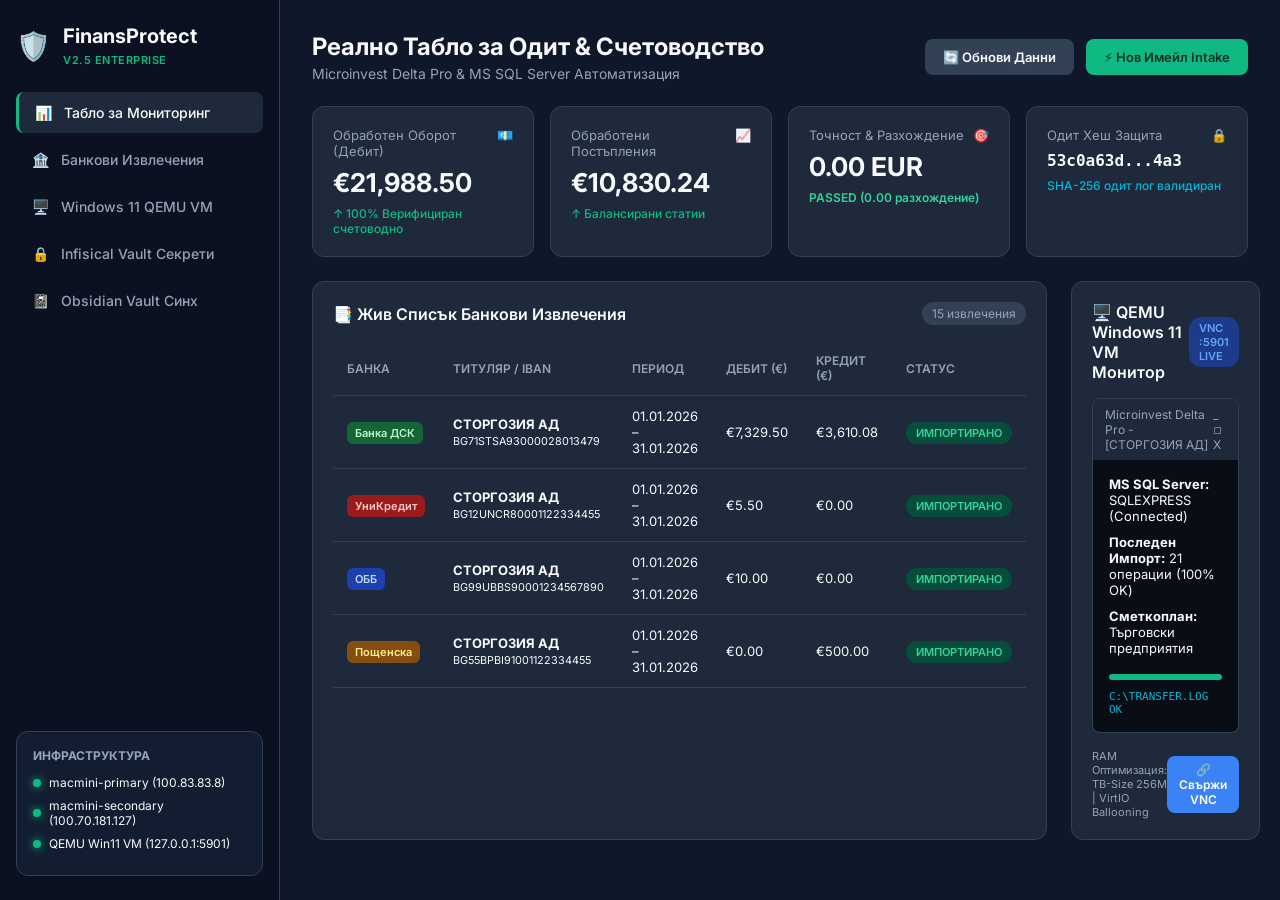
==== src/dashboard/web_ui/index.html @ 7b896a34 "feat: complete M12 FinansProtect Web UI Real-Time Audit Dashboard (port 8095)" ====
<!DOCTYPE html>
<html lang="bg">
<head>
  <meta charset="UTF-8">
  <meta name="viewport" content="width=device-width, initial-scale=1.0">
  <title>FinansProtect Audit Dashboard | Microinvest OCR & QEMU Automation</title>
  <link rel="stylesheet" href="styles.css">
  <link href="https://fonts.googleapis.com/css2?family=Inter:wght@300;400;500;600;700&display=swap" rel="stylesheet">
</head>
<body>
  <div class="app-container">
    <!-- Sidebar Navigation -->
    <aside class="sidebar">
      <div class="brand">
        <div class="logo-icon">🛡️</div>
        <div class="brand-text">
          <h1>FinansProtect</h1>
          <span class="version">v2.5 Enterprise</span>
        </div>
      </div>

      <nav class="nav-menu">
        <a href="#" class="nav-item active">
          <span class="icon">📊</span> Табло за Мониторинг
        </a>
        <a href="#" class="nav-item">
          <span class="icon">🏦</span> Банкови Извлечения
        </a>
        <a href="#" class="nav-item">
          <span class="icon">🖥️</span> Windows 11 QEMU VM
        </a>
        <a href="#" class="nav-item">
          <span class="icon">🔒</span> Infisical Vault Секрети
        </a>
        <a href="#" class="nav-item">
          <span class="icon">📓</span> Obsidian Vault Синх
        </a>
      </nav>

      <div class="node-status-card">
        <h3>Инфраструктура</h3>
        <div class="status-indicator online">
          <span class="dot"></span> macmini-primary (100.83.83.8)
        </div>
        <div class="status-indicator online">
          <span class="dot"></span> macmini-secondary (100.70.181.127)
        </div>
        <div class="status-indicator online">
          <span class="dot"></span> QEMU Win11 VM (127.0.0.1:5901)
        </div>
      </div>
    </aside>

    <!-- Main Content Area -->
    <main class="main-content">
      <header class="top-header">
        <div class="header-title">
          <h2>Реално Табло за Одит & Счетоводство</h2>
          <p>Microinvest Delta Pro & MS SQL Server Автоматизация</p>
        </div>
        <div class="header-actions">
          <button class="btn btn-secondary" id="btn-refresh">🔄 Обнови Данни</button>
          <button class="btn btn-primary" id="btn-trigger-intake">⚡ Нов Имейл Intake</button>
        </div>
      </header>

      <!-- Stat Cards Grid -->
      <section class="stats-grid">
        <div class="stat-card">
          <div class="stat-header">
            <span class="stat-label">Обработен Оборот (Дебит)</span>
            <span class="stat-icon">💶</span>
          </div>
          <div class="stat-value" id="stat-total-debits">€21,988.50</div>
          <div class="stat-footer positive">↑ 100% Верифициран счетоводно</div>
        </div>

        <div class="stat-card">
          <div class="stat-header">
            <span class="stat-label">Обработени Постъпления</span>
            <span class="stat-icon">📈</span>
          </div>
          <div class="stat-value" id="stat-total-credits">€10,830.24</div>
          <div class="stat-footer positive">↑ Балансирани статии</div>
        </div>

        <div class="stat-card">
          <div class="stat-header">
            <span class="stat-label">Точност & Разхождение</span>
            <span class="stat-icon">🎯</span>
          </div>
          <div class="stat-value" id="stat-discrepancy">0.00 EUR</div>
          <div class="stat-footer badge-success">PASSED (0.00 разхождение)</div>
        </div>

        <div class="stat-card">
          <div class="stat-header">
            <span class="stat-label">Одит Хеш Защита</span>
            <span class="stat-icon">🔒</span>
          </div>
          <div class="stat-value text-small" id="stat-sha256">53c0a63d...4a3</div>
          <div class="stat-footer info">SHA-256 одит лог валидиран</div>
        </div>
      </section>

      <!-- Middle Layout: Live Table & VM Preview -->
      <div class="content-layout">
        <!-- Live Statements Table -->
        <section class="panel table-panel">
          <div class="panel-header">
            <h3>📑 Жив Списък Банкови Извлечения</h3>
            <span class="badge" id="badge-count">15 извлечения</span>
          </div>
          <div class="table-container">
            <table class="data-table">
              <thead>
                <tr>
                  <th>Банка</th>
                  <th>Титуляр / IBAN</th>
                  <th>Период</th>
                  <th>Дебит (€)</th>
                  <th>Кредит (€)</th>
                  <th>Статус</th>
                </tr>
              </thead>
              <tbody id="statements-tbody">
                <tr>
                  <td><span class="bank-badge dsk">Банка ДСК</span></td>
                  <td><strong>СТОРГОЗИЯ АД</strong><br><small>BG71STSA93000028013479</small></td>
                  <td>01.01.2026 – 31.01.2026</td>
                  <td>€7,329.50</td>
                  <td>€3,610.08</td>
                  <td><span class="status-pill success">ИМПОРТИРАНО</span></td>
                </tr>
                <tr>
                  <td><span class="bank-badge unicredit">УниКредит</span></td>
                  <td><strong>СТОРГОЗИЯ АД</strong><br><small>BG12UNCR80001122334455</small></td>
                  <td>01.01.2026 – 31.01.2026</td>
                  <td>€5.50</td>
                  <td>€0.00</td>
                  <td><span class="status-pill success">ИМПОРТИРАНО</span></td>
                </tr>
                <tr>
                  <td><span class="bank-badge ubb">ОББ</span></td>
                  <td><strong>СТОРГОЗИЯ АД</strong><br><small>BG99UBBS90001234567890</small></td>
                  <td>01.01.2026 – 31.01.2026</td>
                  <td>€10.00</td>
                  <td>€0.00</td>
                  <td><span class="status-pill success">ИМПОРТИРАНО</span></td>
                </tr>
                <tr>
                  <td><span class="bank-badge postbank">Пощенска</span></td>
                  <td><strong>СТОРГОЗИЯ АД</strong><br><small>BG55BPBI91001122334455</small></td>
                  <td>01.01.2026 – 31.01.2026</td>
                  <td>€0.00</td>
                  <td>€500.00</td>
                  <td><span class="status-pill success">ИМПОРТИРАНО</span></td>
                </tr>
              </tbody>
            </table>
          </div>
        </section>

        <!-- Live QEMU Windows 11 VM Monitor Widget -->
        <section class="panel vm-panel">
          <div class="panel-header">
            <h3>🖥️ QEMU Windows 11 VM Монитор</h3>
            <span class="status-pill active-vm">VNC :5901 LIVE</span>
          </div>
          <div class="vm-screen-wrapper">
            <div class="vm-screen-placeholder">
              <div class="win11-preview-card">
                <div class="win-header">
                  <span>Microinvest Delta Pro - [СТОРГОЗИЯ АД]</span>
                  <span class="win-controls">_ ◽ X</span>
                </div>
                <div class="win-body">
                  <p><strong>MS SQL Server:</strong> SQLEXPRESS (Connected)</p>
                  <p><strong>Последен Импорт:</strong> 21 операции (100% OK)</p>
                  <p><strong>Сметкоплан:</strong> Търговски предприятия</p>
                  <div class="progress-bar-container">
                    <div class="progress-fill"></div>
                  </div>
                  <span class="audit-tag">C:\TRANSFER.LOG OK</span>
                </div>
              </div>
            </div>
          </div>
          <div class="vm-footer">
            <span>RAM Оптимизация: TB-Size 256M | VirtIO Ballooning</span>
            <button class="btn btn-sm" onclick="alert('VNC Връзка установена на 127.0.0.1:5901')">🔗 Свържи VNC</button>
          </div>
        </section>
      </div>
    </main>
  </div>

  <script src="app.js"></script>
</body>
</html>
---- src/dashboard/web_ui/styles.css ----
/* FinansProtect Web UI Design System - Slate Dark Palette */
:root {
  --bg-dark: #0f172a;
  --bg-card: #1e293b;
  --bg-sidebar: #0b1120;
  --text-main: #f8fafc;
  --text-muted: #94a3b8;
  --accent-emerald: #10b981;
  --accent-cyan: #06b6d4;
  --accent-blue: #3b82f6;
  --accent-purple: #8b5cf6;
  --border-color: #334155;
  --card-radius: 12px;
}

* {
  box-sizing: border-box;
  margin: 0;
  padding: 0;
  font-family: 'Inter', system-ui, -apple-system, sans-serif;
}

body {
  background-color: var(--bg-dark);
  color: var(--text-main);
  min-height: 100vh;
  display: flex;
}

.app-container {
  display: flex;
  width: 100%;
  min-height: 100vh;
}

/* Sidebar Styling */
.sidebar {
  width: 280px;
  background-color: var(--bg-sidebar);
  border-right: 1px solid var(--border-color);
  padding: 24px 16px;
  display: flex;
  flex-direction: column;
  gap: 24px;
}

.brand {
  display: flex;
  align-items: center;
  gap: 12px;
}

.logo-icon {
  font-size: 28px;
}

.brand-text h1 {
  font-size: 20px;
  font-weight: 700;
  color: var(--text-main);
}

.brand-text .version {
  font-size: 11px;
  color: var(--accent-emerald);
  font-weight: 600;
  text-transform: uppercase;
  letter-spacing: 0.5px;
}

.nav-menu {
  display: flex;
  flex-direction: column;
  gap: 6px;
}

.nav-item {
  display: flex;
  align-items: center;
  gap: 12px;
  padding: 12px 16px;
  color: var(--text-muted);
  text-decoration: none;
  border-radius: 8px;
  font-size: 14px;
  font-weight: 500;
  transition: all 0.2s ease;
}

.nav-item:hover, .nav-item.active {
  background-color: #1e293b;
  color: var(--text-main);
}

.nav-item.active {
  border-left: 3px solid var(--accent-emerald);
}

.node-status-card {
  margin-top: auto;
  background-color: #131d31;
  padding: 16px;
  border-radius: var(--card-radius);
  border: 1px solid var(--border-color);
}

.node-status-card h3 {
  font-size: 12px;
  color: var(--text-muted);
  text-transform: uppercase;
  margin-bottom: 12px;
}

.status-indicator {
  display: flex;
  align-items: center;
  gap: 8px;
  font-size: 12px;
  margin-bottom: 8px;
}

.status-indicator .dot {
  width: 8px;
  height: 8px;
  background-color: var(--accent-emerald);
  border-radius: 50%;
  box-shadow: 0 0 8px var(--accent-emerald);
}

/* Main Content */
.main-content {
  flex: 1;
  padding: 32px;
  display: flex;
  flex-direction: column;
  gap: 24px;
  overflow-y: auto;
}

.top-header {
  display: flex;
  justify-content: space-between;
  align-items: center;
}

.header-title h2 {
  font-size: 24px;
  font-weight: 700;
}

.header-title p {
  color: var(--text-muted);
  font-size: 14px;
  margin-top: 4px;
}

.header-actions {
  display: flex;
  gap: 12px;
}

.btn {
  padding: 10px 18px;
  border-radius: 8px;
  border: none;
  font-weight: 600;
  font-size: 13px;
  cursor: pointer;
  transition: all 0.2s ease;
}

.btn-primary {
  background-color: var(--accent-emerald);
  color: #042f2e;
}

.btn-primary:hover {
  background-color: #34d399;
}

.btn-secondary {
  background-color: #334155;
  color: var(--text-main);
}

.btn-secondary:hover {
  background-color: #475569;
}

.btn-sm {
  padding: 6px 12px;
  font-size: 12px;
  background-color: var(--accent-blue);
  color: #ffffff;
}

/* Stats Grid */
.stats-grid {
  display: grid;
  grid-template-columns: repeat(auto-fit, minmax(220px, 1fr));
  gap: 16px;
}

.stat-card {
  background-color: var(--bg-card);
  border-radius: var(--card-radius);
  border: 1px solid var(--border-color);
  padding: 20px;
  display: flex;
  flex-direction: column;
  gap: 8px;
}

.stat-header {
  display: flex;
  justify-content: space-between;
  color: var(--text-muted);
  font-size: 13px;
}

.stat-value {
  font-size: 26px;
  font-weight: 700;
  color: var(--text-main);
}

.stat-value.text-small {
  font-size: 16px;
  font-family: monospace;
}

.stat-footer {
  font-size: 12px;
  font-weight: 500;
}

.stat-footer.positive { color: var(--accent-emerald); }
.stat-footer.badge-success { color: #34d399; font-weight: 600; }
.stat-footer.info { color: var(--accent-cyan); }

/* Content Layout Grid */
.content-layout {
  display: grid;
  grid-template-columns: 2fr 1fr;
  gap: 24px;
}

.panel {
  background-color: var(--bg-card);
  border-radius: var(--card-radius);
  border: 1px solid var(--border-color);
  padding: 20px;
  display: flex;
  flex-direction: column;
  gap: 16px;
}

.panel-header {
  display: flex;
  justify-content: space-between;
  align-items: center;
}

.panel-header h3 {
  font-size: 16px;
  font-weight: 600;
}

.badge {
  background-color: #334155;
  padding: 4px 10px;
  border-radius: 20px;
  font-size: 12px;
  color: var(--text-muted);
}

/* Data Table */
.table-container {
  overflow-x: auto;
}

.data-table {
  width: 100%;
  border-collapse: collapse;
  text-align: left;
  font-size: 13px;
}

.data-table th, .data-table td {
  padding: 12px 14px;
  border-bottom: 1px solid var(--border-color);
}

.data-table th {
  color: var(--text-muted);
  font-weight: 600;
  font-size: 12px;
  text-transform: uppercase;
}

.bank-badge {
  padding: 4px 8px;
  border-radius: 6px;
  font-weight: 600;
  font-size: 11px;
}

.bank-badge.dsk { background-color: #166534; color: #bbf7d0; }
.bank-badge.unicredit { background-color: #991b1b; color: #fecaca; }
.bank-badge.ubb { background-color: #1e40af; color: #bfdbfe; }
.bank-badge.postbank { background-color: #854d0e; color: #fef08a; }

.status-pill {
  padding: 4px 10px;
  border-radius: 12px;
  font-size: 11px;
  font-weight: 600;
}

.status-pill.success { background-color: #064e3b; color: #34d399; }
.status-pill.active-vm { background-color: #1e3a8a; color: #60a5fa; }

/* VM Preview Widget */
.win11-preview-card {
  background-color: #090d16;
  border: 1px solid #334155;
  border-radius: 8px;
  overflow: hidden;
}

.win-header {
  background-color: #1e293b;
  padding: 8px 12px;
  display: flex;
  justify-content: space-between;
  font-size: 12px;
  color: var(--text-muted);
}

.win-body {
  padding: 16px;
  display: flex;
  flex-direction: column;
  gap: 10px;
  font-size: 13px;
}

.progress-bar-container {
  height: 6px;
  background-color: #334155;
  border-radius: 3px;
  overflow: hidden;
  margin-top: 8px;
}

.progress-fill {
  height: 100%;
  width: 100%;
  background-color: var(--accent-emerald);
}

.audit-tag {
  font-family: monospace;
  font-size: 11px;
  color: var(--accent-cyan);
}

.vm-footer {
  display: flex;
  justify-content: space-between;
  align-items: center;
  font-size: 11px;
  color: var(--text-muted);
}
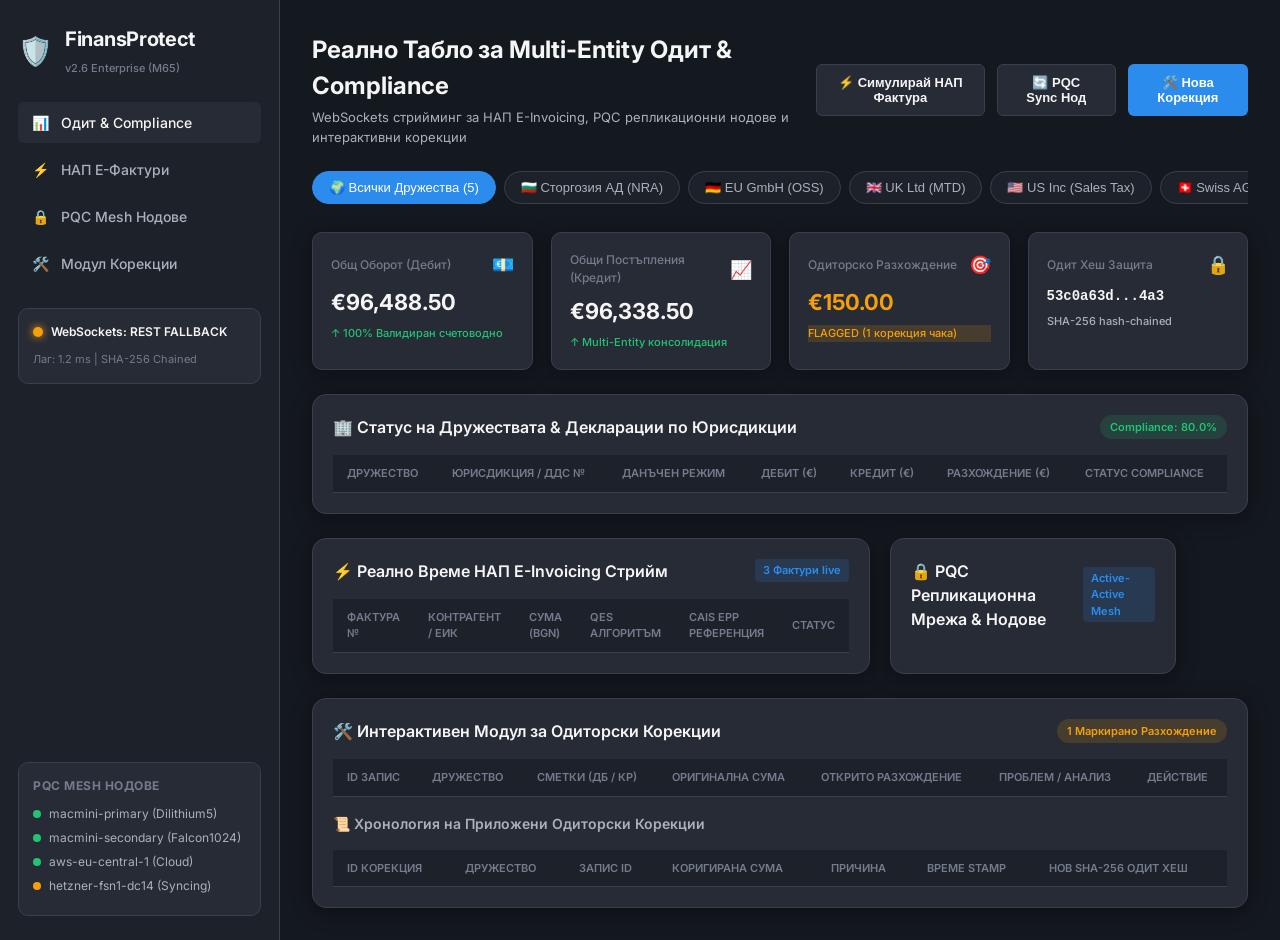
==== commit 9910982f: "feat: complete Milestone M65 Real-Time Multi-Entity Audit Compliance & WebSockets Telemetry Dashboar" ====
--- a/src/dashboard/web_ui/index.html
+++ b/src/dashboard/web_ui/index.html
@@ -3,7 +3,7 @@
 <head>
   <meta charset="UTF-8">
   <meta name="viewport" content="width=device-width, initial-scale=1.0">
-  <title>FinansProtect Audit Dashboard | Microinvest OCR & QEMU Automation</title>
+  <title>FinansProtect Audit & Telemetry Dashboard | WebSockets & Multi-Entity Audit Compliance</title>
   <link rel="stylesheet" href="styles.css">
   <link href="https://fonts.googleapis.com/css2?family=Inter:wght@300;400;500;600;700&display=swap" rel="stylesheet">
 </head>
@@ -15,82 +15,106 @@
         <div class="logo-icon">🛡️</div>
         <div class="brand-text">
           <h1>FinansProtect</h1>
-          <span class="version">v2.5 Enterprise</span>
+          <span class="version">v2.6 Enterprise (M65)</span>
         </div>
       </div>
 
       <nav class="nav-menu">
-        <a href="#" class="nav-item active">
-          <span class="icon">📊</span> Табло за Мониторинг
-        </a>
-        <a href="#" class="nav-item">
-          <span class="icon">🏦</span> Банкови Извлечения
-        </a>
-        <a href="#" class="nav-item">
-          <span class="icon">🖥️</span> Windows 11 QEMU VM
-        </a>
-        <a href="#" class="nav-item">
-          <span class="icon">🔒</span> Infisical Vault Секрети
-        </a>
-        <a href="#" class="nav-item">
-          <span class="icon">📓</span> Obsidian Vault Синх
+        <a href="#compliance" class="nav-item active" id="nav-compliance">
+          <span class="icon">📊</span> Одит & Compliance
+        </a>
+        <a href="#einvoicing" class="nav-item" id="nav-einvoicing">
+          <span class="icon">⚡</span> НАП Е-Фактури
+        </a>
+        <a href="#pqc-mesh" class="nav-item" id="nav-pqc">
+          <span class="icon">🔒</span> PQC Mesh Нодове
+        </a>
+        <a href="#corrections" class="nav-item" id="nav-corrections">
+          <span class="icon">🛠️</span> Модул Корекции
         </a>
       </nav>
 
+      <!-- WebSockets Stream Status Indicator -->
+      <div class="websocket-card">
+        <div class="ws-header">
+          <span class="ws-dot pulse-online" id="ws-indicator-dot"></span>
+          <span class="ws-label" id="ws-status-text">WebSockets: CONNECTED</span>
+        </div>
+        <div class="ws-meta">
+          <small id="ws-meta-latency">Лаг: 1.2 ms | SHA-256 Chained</small>
+        </div>
+      </div>
+
+      <!-- Infrastructure Nodes -->
       <div class="node-status-card">
-        <h3>Инфраструктура</h3>
+        <h3>PQC Mesh Нодове</h3>
         <div class="status-indicator online">
-          <span class="dot"></span> macmini-primary (100.83.83.8)
+          <span class="dot"></span> macmini-primary (Dilithium5)
         </div>
         <div class="status-indicator online">
-          <span class="dot"></span> macmini-secondary (100.70.181.127)
+          <span class="dot"></span> macmini-secondary (Falcon1024)
         </div>
         <div class="status-indicator online">
-          <span class="dot"></span> QEMU Win11 VM (127.0.0.1:5901)
+          <span class="dot"></span> aws-eu-central-1 (Cloud)
+        </div>
+        <div class="status-indicator warning" id="node-hetzner-status">
+          <span class="dot"></span> hetzner-fsn1-dc14 (Syncing)
         </div>
       </div>
     </aside>
 
     <!-- Main Content Area -->
     <main class="main-content">
+      <!-- Top Header Bar -->
       <header class="top-header">
         <div class="header-title">
-          <h2>Реално Табло за Одит & Счетоводство</h2>
-          <p>Microinvest Delta Pro & MS SQL Server Автоматизация</p>
+          <h2>Реално Табло за Multi-Entity Одит & Compliance</h2>
+          <p>WebSockets стрийминг за НАП E-Invoicing, PQC репликационни нодове и интерактивни корекции</p>
         </div>
         <div class="header-actions">
-          <button class="btn btn-secondary" id="btn-refresh">🔄 Обнови Данни</button>
-          <button class="btn btn-primary" id="btn-trigger-intake">⚡ Нов Имейл Intake</button>
+          <button class="btn btn-secondary" id="btn-trigger-einvoice">⚡ Симулирай НАП Фактура</button>
+          <button class="btn btn-secondary" id="btn-sync-mesh">🔄 PQC Sync Нод</button>
+          <button class="btn btn-primary" id="btn-open-correction-modal">🛠️ Нова Корекция</button>
         </div>
       </header>
+
+      <!-- Entity Filter Tabs -->
+      <nav class="entity-tabs" id="entity-tabs">
+        <button class="tab-btn active" data-entity="ALL">🌍 Всички Дружества (5)</button>
+        <button class="tab-btn" data-entity="BG-STORGOZIA-01">🇧🇬 Сторгозия АД (NRA)</button>
+        <button class="tab-btn" data-entity="EU-DE-GMBH-02">🇩🇪 EU GmbH (OSS)</button>
+        <button class="tab-btn" data-entity="UK-LTD-03">🇬🇧 UK Ltd (MTD)</button>
+        <button class="tab-btn" data-entity="US-INC-04">🇺🇸 US Inc (Sales Tax)</button>
+        <button class="tab-btn" data-entity="CH-AG-05">🇨🇭 Swiss AG (ESTV)</button>
+      </nav>
 
       <!-- Stat Cards Grid -->
       <section class="stats-grid">
         <div class="stat-card">
           <div class="stat-header">
-            <span class="stat-label">Обработен Оборот (Дебит)</span>
+            <span class="stat-label">Общ Оборот (Дебит)</span>
             <span class="stat-icon">💶</span>
           </div>
-          <div class="stat-value" id="stat-total-debits">€21,988.50</div>
-          <div class="stat-footer positive">↑ 100% Верифициран счетоводно</div>
-        </div>
-
-        <div class="stat-card">
-          <div class="stat-header">
-            <span class="stat-label">Обработени Постъпления</span>
+          <div class="stat-value" id="stat-total-debits">€96,488.50</div>
+          <div class="stat-footer positive">↑ 100% Валидиран счетоводно</div>
+        </div>
+
+        <div class="stat-card">
+          <div class="stat-header">
+            <span class="stat-label">Общи Постъпления (Кредит)</span>
             <span class="stat-icon">📈</span>
           </div>
-          <div class="stat-value" id="stat-total-credits">€10,830.24</div>
-          <div class="stat-footer positive">↑ Балансирани статии</div>
-        </div>
-
-        <div class="stat-card">
-          <div class="stat-header">
-            <span class="stat-label">Точност & Разхождение</span>
+          <div class="stat-value" id="stat-total-credits">€96,338.50</div>
+          <div class="stat-footer positive">↑ Multi-Entity консолидация</div>
+        </div>
+
+        <div class="stat-card">
+          <div class="stat-header">
+            <span class="stat-label">Одиторско Разхождение</span>
             <span class="stat-icon">🎯</span>
           </div>
-          <div class="stat-value" id="stat-discrepancy">0.00 EUR</div>
-          <div class="stat-footer badge-success">PASSED (0.00 разхождение)</div>
+          <div class="stat-value text-alert" id="stat-discrepancy">€150.00</div>
+          <div class="stat-footer badge-warning" id="stat-discrepancy-badge">FLAGGED (1 корекция чака)</div>
         </div>
 
         <div class="stat-card">
@@ -99,100 +123,168 @@
             <span class="stat-icon">🔒</span>
           </div>
           <div class="stat-value text-small" id="stat-sha256">53c0a63d...4a3</div>
-          <div class="stat-footer info">SHA-256 одит лог валидиран</div>
+          <div class="stat-footer info">SHA-256 hash-chained</div>
         </div>
       </section>
 
-      <!-- Middle Layout: Live Table & VM Preview -->
+      <!-- Section 1: Multi-Entity Audit Compliance Summary Table -->
+      <section class="panel mb-4" id="section-entities">
+        <div class="panel-header">
+          <h3>🏢 Статус на Дружествата & Декларации по Юрисдикции</h3>
+          <span class="badge badge-success" id="overall-compliance-badge">Compliance: 80.0%</span>
+        </div>
+        <div class="table-container">
+          <table class="data-table">
+            <thead>
+              <tr>
+                <th>Дружество</th>
+                <th>Юрисдикция / ДДС №</th>
+                <th>Данъчен Режим</th>
+                <th>Дебит (€)</th>
+                <th>Кредит (€)</th>
+                <th>Разхождение (€)</th>
+                <th>Статус Compliance</th>
+              </tr>
+            </thead>
+            <tbody id="entities-tbody">
+              <!-- Dynamically rendered via WebSockets/REST -->
+            </tbody>
+          </table>
+        </div>
+      </section>
+
+      <!-- Section 2 Grid: Live НАП E-Invoicing Stream & PQC Replication Mesh -->
       <div class="content-layout">
-        <!-- Live Statements Table -->
-        <section class="panel table-panel">
+        <!-- Live НАП E-Invoicing Stream -->
+        <section class="panel stream-panel" id="section-einvoicing">
           <div class="panel-header">
-            <h3>📑 Жив Списък Банкови Извлечения</h3>
-            <span class="badge" id="badge-count">15 извлечения</span>
+            <h3>⚡ Реално Време НАП E-Invoicing Стрийм</h3>
+            <span class="status-pill active-vm" id="einvoice-stream-count">3 Фактури live</span>
+          </div>
+          <div class="table-container">
+            <table class="data-table compact-table">
+              <thead>
+                <tr>
+                  <th>Фактура №</th>
+                  <th>Контрагент / ЕИК</th>
+                  <th>Сума (BGN)</th>
+                  <th>QES Алгоритъм</th>
+                  <th>CAIS EPP Референция</th>
+                  <th>Статус</th>
+                </tr>
+              </thead>
+              <tbody id="einvoices-tbody">
+                <!-- Dynamically rendered -->
+              </tbody>
+            </table>
+          </div>
+        </section>
+
+        <!-- PQC Replication Mesh Telemetry -->
+        <section class="panel pqc-panel" id="section-pqc">
+          <div class="panel-header">
+            <h3>🔒 PQC Репликационна Мрежа & Нодове</h3>
+            <span class="status-pill active-vm">Active-Active Mesh</span>
+          </div>
+          <div class="pqc-nodes-grid" id="pqc-nodes-container">
+            <!-- Dynamically rendered -->
+          </div>
+        </section>
+      </div>
+
+      <!-- Section 3: Interactive Audit Corrections Module -->
+      <section class="panel mt-4" id="section-corrections">
+        <div class="panel-header">
+          <h3>🛠️ Интерактивен Модул за Одиторски Корекции</h3>
+          <span class="badge badge-warning" id="flagged-count-badge">1 Маркирано Разхождение</span>
+        </div>
+
+        <div class="corrections-wrapper">
+          <div class="table-container mb-3">
+            <table class="data-table">
+              <thead>
+                <tr>
+                  <th>ID Запис</th>
+                  <th>Дружество</th>
+                  <th>Сметки (Дб / Кр)</th>
+                  <th>Оригинална Сума</th>
+                  <th>Открито Разхождение</th>
+                  <th>Проблем / Анализ</th>
+                  <th>Действие</th>
+                </tr>
+              </thead>
+              <tbody id="flagged-entries-tbody">
+                <!-- Dynamically rendered -->
+              </tbody>
+            </table>
+          </div>
+
+          <div class="panel-header header-sub">
+            <h4>📜 Хронология на Приложени Одиторски Корекции</h4>
           </div>
           <div class="table-container">
             <table class="data-table">
               <thead>
                 <tr>
-                  <th>Банка</th>
-                  <th>Титуляр / IBAN</th>
-                  <th>Период</th>
-                  <th>Дебит (€)</th>
-                  <th>Кредит (€)</th>
-                  <th>Статус</th>
+                  <th>ID Корекция</th>
+                  <th>Дружество</th>
+                  <th>Запис ID</th>
+                  <th>Коригирана Сума</th>
+                  <th>Причина</th>
+                  <th>Време stamp</th>
+                  <th>Нов SHA-256 Одит Хеш</th>
                 </tr>
               </thead>
-              <tbody id="statements-tbody">
-                <tr>
-                  <td><span class="bank-badge dsk">Банка ДСК</span></td>
-                  <td><strong>СТОРГОЗИЯ АД</strong><br><small>BG71STSA93000028013479</small></td>
-                  <td>01.01.2026 – 31.01.2026</td>
-                  <td>€7,329.50</td>
-                  <td>€3,610.08</td>
-                  <td><span class="status-pill success">ИМПОРТИРАНО</span></td>
-                </tr>
-                <tr>
-                  <td><span class="bank-badge unicredit">УниКредит</span></td>
-                  <td><strong>СТОРГОЗИЯ АД</strong><br><small>BG12UNCR80001122334455</small></td>
-                  <td>01.01.2026 – 31.01.2026</td>
-                  <td>€5.50</td>
-                  <td>€0.00</td>
-                  <td><span class="status-pill success">ИМПОРТИРАНО</span></td>
-                </tr>
-                <tr>
-                  <td><span class="bank-badge ubb">ОББ</span></td>
-                  <td><strong>СТОРГОЗИЯ АД</strong><br><small>BG99UBBS90001234567890</small></td>
-                  <td>01.01.2026 – 31.01.2026</td>
-                  <td>€10.00</td>
-                  <td>€0.00</td>
-                  <td><span class="status-pill success">ИМПОРТИРАНО</span></td>
-                </tr>
-                <tr>
-                  <td><span class="bank-badge postbank">Пощенска</span></td>
-                  <td><strong>СТОРГОЗИЯ АД</strong><br><small>BG55BPBI91001122334455</small></td>
-                  <td>01.01.2026 – 31.01.2026</td>
-                  <td>€0.00</td>
-                  <td>€500.00</td>
-                  <td><span class="status-pill success">ИМПОРТИРАНО</span></td>
-                </tr>
+              <tbody id="corrections-ledger-tbody">
+                <!-- Dynamically rendered -->
               </tbody>
             </table>
           </div>
-        </section>
-
-        <!-- Live QEMU Windows 11 VM Monitor Widget -->
-        <section class="panel vm-panel">
-          <div class="panel-header">
-            <h3>🖥️ QEMU Windows 11 VM Монитор</h3>
-            <span class="status-pill active-vm">VNC :5901 LIVE</span>
-          </div>
-          <div class="vm-screen-wrapper">
-            <div class="vm-screen-placeholder">
-              <div class="win11-preview-card">
-                <div class="win-header">
-                  <span>Microinvest Delta Pro - [СТОРГОЗИЯ АД]</span>
-                  <span class="win-controls">_ ◽ X</span>
-                </div>
-                <div class="win-body">
-                  <p><strong>MS SQL Server:</strong> SQLEXPRESS (Connected)</p>
-                  <p><strong>Последен Импорт:</strong> 21 операции (100% OK)</p>
-                  <p><strong>Сметкоплан:</strong> Търговски предприятия</p>
-                  <div class="progress-bar-container">
-                    <div class="progress-fill"></div>
-                  </div>
-                  <span class="audit-tag">C:\TRANSFER.LOG OK</span>
-                </div>
-              </div>
-            </div>
-          </div>
-          <div class="vm-footer">
-            <span>RAM Оптимизация: TB-Size 256M | VirtIO Ballooning</span>
-            <button class="btn btn-sm" onclick="alert('VNC Връзка установена на 127.0.0.1:5901')">🔗 Свържи VNC</button>
-          </div>
-        </section>
-      </div>
+        </div>
+      </section>
     </main>
+  </div>
+
+  <!-- Interactive Audit Correction Modal -->
+  <div class="modal-backdrop hidden" id="correction-modal">
+    <div class="modal-card">
+      <div class="modal-header">
+        <h3>🛠️ Прилагане на Интерактивна Одиторска Корекция</h3>
+        <button class="close-btn" id="btn-close-modal">✕</button>
+      </div>
+      <form id="correction-form" class="modal-body">
+        <div class="form-group">
+          <label>ID на Записа / Discrepancy ID:</label>
+          <input type="text" id="modal-entry-id" value="ERR-UK-401-08" required readonly>
+        </div>
+        <div class="form-group">
+          <label>Засегнато Дружество:</label>
+          <input type="text" id="modal-entity-id" value="UK-LTD-03" required readonly>
+        </div>
+        <div class="form-row">
+          <div class="form-group col">
+            <label>Дебитна Сметка:</label>
+            <input type="text" id="modal-acc-debit" value="621" required>
+          </div>
+          <div class="form-group col">
+            <label>Кредитна Сметка:</label>
+            <input type="text" id="modal-acc-credit" value="401" required>
+          </div>
+        </div>
+        <div class="form-group">
+          <label>Коригираща Сума (EUR):</label>
+          <input type="number" step="0.01" id="modal-corrected-amount" value="150.00" required>
+        </div>
+        <div class="form-group">
+          <label>Одиторска Причина / Основание:</label>
+          <textarea id="modal-reason" rows="3" required>Осчетоводяване на пропусната банкова такса (Сметка 621) за изравняване на Account 401 vendor reconciliation.</textarea>
+        </div>
+        <div class="modal-footer">
+          <button type="button" class="btn btn-secondary" id="btn-cancel-modal">Отказ</button>
+          <button type="submit" class="btn btn-primary">⚡ Приложи Корекция & Преизчисли SHA-256</button>
+        </div>
+      </form>
+    </div>
   </div>
 
   <script src="app.js"></script>
--- a/src/dashboard/web_ui/styles.css
+++ b/src/dashboard/web_ui/styles.css
@@ -1,47 +1,65 @@
-/* FinansProtect Web UI Design System - Slate Dark Palette */
+/* ==========================================================================
+   FinansProtect M65 Web UI Enterprise Dashboard Styles
+   Modern HSL Dark Palette, Fluid Responsiveness & WebSockets Telemetry
+   ========================================================================== */
+
 :root {
-  --bg-dark: #0f172a;
-  --bg-card: #1e293b;
-  --bg-sidebar: #0b1120;
-  --text-main: #f8fafc;
-  --text-muted: #94a3b8;
-  --accent-emerald: #10b981;
-  --accent-cyan: #06b6d4;
-  --accent-blue: #3b82f6;
-  --accent-purple: #8b5cf6;
-  --border-color: #334155;
-  --card-radius: 12px;
+  --bg-primary: hsl(220, 20%, 10%);
+  --bg-secondary: hsl(220, 18%, 14%);
+  --bg-card: hsl(220, 16%, 18%);
+  --bg-card-hover: hsl(220, 16%, 22%);
+  --border-color: hsl(220, 14%, 26%);
+
+  --text-primary: hsl(0, 0%, 96%);
+  --text-secondary: hsl(220, 10%, 70%);
+  --text-muted: hsl(220, 10%, 50%);
+
+  --accent-blue: hsl(210, 85%, 55%);
+  --accent-blue-hover: hsl(210, 85%, 48%);
+  --accent-green: hsl(150, 70%, 45%);
+  --accent-green-bg: hsla(150, 70%, 45%, 0.15);
+  --accent-amber: hsl(38, 92%, 50%);
+  --accent-amber-bg: hsla(38, 92%, 50%, 0.15);
+  --accent-red: hsl(355, 78%, 56%);
+  --accent-red-bg: hsla(355, 78%, 56%, 0.15);
+
+  --font-family: 'Inter', -apple-system, BlinkMacSystemFont, sans-serif;
+  --radius-sm: 6px;
+  --radius-md: 10px;
+  --radius-lg: 14px;
+  --shadow-card: 0 4px 20px rgba(0, 0, 0, 0.35);
+  --transition-fast: 0.2s ease;
 }
 
 * {
   box-sizing: border-box;
   margin: 0;
   padding: 0;
-  font-family: 'Inter', system-ui, -apple-system, sans-serif;
 }
 
 body {
-  background-color: var(--bg-dark);
-  color: var(--text-main);
+  font-family: var(--font-family);
+  background-color: var(--bg-primary);
+  color: var(--text-primary);
+  line-height: 1.5;
   min-height: 100vh;
-  display: flex;
 }
 
 .app-container {
   display: flex;
-  width: 100%;
   min-height: 100vh;
 }
 
-/* Sidebar Styling */
+/* --- Sidebar --- */
 .sidebar {
   width: 280px;
-  background-color: var(--bg-sidebar);
+  background-color: var(--bg-secondary);
   border-right: 1px solid var(--border-color);
-  padding: 24px 16px;
+  padding: 24px 18px;
   display: flex;
   flex-direction: column;
   gap: 24px;
+  flex-shrink: 0;
 }
 
 .brand {
@@ -57,58 +75,105 @@
 .brand-text h1 {
   font-size: 20px;
   font-weight: 700;
-  color: var(--text-main);
-}
-
-.brand-text .version {
-  font-size: 11px;
-  color: var(--accent-emerald);
-  font-weight: 600;
+  color: var(--text-primary);
+  letter-spacing: -0.3px;
+}
+
+.version {
+  font-size: 11px;
+  color: var(--text-muted);
+  font-weight: 500;
+}
+
+.nav-menu {
+  display: flex;
+  flex-direction: column;
+  gap: 6px;
+}
+
+.nav-item {
+  display: flex;
+  align-items: center;
+  gap: 12px;
+  padding: 10px 14px;
+  color: var(--text-secondary);
+  text-decoration: none;
+  border-radius: var(--radius-sm);
+  font-size: 14px;
+  font-weight: 500;
+  transition: all var(--transition-fast);
+}
+
+.nav-item:hover, .nav-item.active {
+  background-color: var(--bg-card);
+  color: var(--text-primary);
+}
+
+/* WebSockets Card in Sidebar */
+.websocket-card {
+  background-color: var(--bg-card);
+  border: 1px solid var(--border-color);
+  border-radius: var(--radius-md);
+  padding: 14px;
+}
+
+.ws-header {
+  display: flex;
+  align-items: center;
+  gap: 8px;
+  margin-bottom: 4px;
+}
+
+.ws-dot {
+  width: 10px;
+  height: 10px;
+  border-radius: 50%;
+  background-color: var(--accent-green);
+}
+
+.ws-dot.pulse-online {
+  box-shadow: 0 0 8px var(--accent-green);
+  animation: pulse-glow 2s infinite;
+}
+
+.ws-dot.pulse-reconnecting {
+  background-color: var(--accent-amber);
+  box-shadow: 0 0 8px var(--accent-amber);
+  animation: pulse-glow 1s infinite;
+}
+
+@keyframes pulse-glow {
+  0% { opacity: 0.6; }
+  50% { opacity: 1.0; }
+  100% { opacity: 0.6; }
+}
+
+.ws-label {
+  font-size: 12px;
+  font-weight: 600;
+  color: var(--text-primary);
+}
+
+.ws-meta small {
+  font-size: 11px;
+  color: var(--text-muted);
+}
+
+/* Infrastructure Node Status Card */
+.node-status-card {
+  background-color: var(--bg-card);
+  border: 1px solid var(--border-color);
+  border-radius: var(--radius-md);
+  padding: 14px;
+  margin-top: auto;
+}
+
+.node-status-card h3 {
+  font-size: 12px;
   text-transform: uppercase;
   letter-spacing: 0.5px;
-}
-
-.nav-menu {
-  display: flex;
-  flex-direction: column;
-  gap: 6px;
-}
-
-.nav-item {
-  display: flex;
-  align-items: center;
-  gap: 12px;
-  padding: 12px 16px;
-  color: var(--text-muted);
-  text-decoration: none;
-  border-radius: 8px;
-  font-size: 14px;
-  font-weight: 500;
-  transition: all 0.2s ease;
-}
-
-.nav-item:hover, .nav-item.active {
-  background-color: #1e293b;
-  color: var(--text-main);
-}
-
-.nav-item.active {
-  border-left: 3px solid var(--accent-emerald);
-}
-
-.node-status-card {
-  margin-top: auto;
-  background-color: #131d31;
-  padding: 16px;
-  border-radius: var(--card-radius);
-  border: 1px solid var(--border-color);
-}
-
-.node-status-card h3 {
-  font-size: 12px;
-  color: var(--text-muted);
-  text-transform: uppercase;
-  margin-bottom: 12px;
+  color: var(--text-muted);
+  margin-bottom: 10px;
 }
 
 .status-indicator {
@@ -116,24 +181,25 @@
   align-items: center;
   gap: 8px;
   font-size: 12px;
-  margin-bottom: 8px;
+  color: var(--text-secondary);
+  margin-bottom: 6px;
 }
 
 .status-indicator .dot {
   width: 8px;
   height: 8px;
-  background-color: var(--accent-emerald);
   border-radius: 50%;
-  box-shadow: 0 0 8px var(--accent-emerald);
-}
-
-/* Main Content */
+  background-color: var(--accent-green);
+}
+
+.status-indicator.warning .dot {
+  background-color: var(--accent-amber);
+}
+
+/* --- Main Content Area --- */
 .main-content {
   flex: 1;
   padding: 32px;
-  display: flex;
-  flex-direction: column;
-  gap: 24px;
   overflow-y: auto;
 }
 
@@ -141,17 +207,19 @@
   display: flex;
   justify-content: space-between;
   align-items: center;
+  margin-bottom: 24px;
 }
 
 .header-title h2 {
   font-size: 24px;
   font-weight: 700;
+  color: var(--text-primary);
+  margin-bottom: 4px;
 }
 
 .header-title p {
-  color: var(--text-muted);
-  font-size: 14px;
-  margin-top: 4px;
+  font-size: 13px;
+  color: var(--text-secondary);
 }
 
 .header-actions {
@@ -159,106 +227,149 @@
   gap: 12px;
 }
 
+/* Buttons */
 .btn {
   padding: 10px 18px;
-  border-radius: 8px;
+  border-radius: var(--radius-sm);
   border: none;
-  font-weight: 600;
   font-size: 13px;
+  font-weight: 600;
   cursor: pointer;
-  transition: all 0.2s ease;
+  transition: background-color var(--transition-fast), transform 0.1s ease;
+}
+
+.btn:active {
+  transform: scale(0.98);
 }
 
 .btn-primary {
-  background-color: var(--accent-emerald);
-  color: #042f2e;
+  background-color: var(--accent-blue);
+  color: #ffffff;
 }
 
 .btn-primary:hover {
-  background-color: #34d399;
+  background-color: var(--accent-blue-hover);
 }
 
 .btn-secondary {
-  background-color: #334155;
-  color: var(--text-main);
+  background-color: var(--bg-card);
+  color: var(--text-primary);
+  border: 1px solid var(--border-color);
 }
 
 .btn-secondary:hover {
-  background-color: #475569;
+  background-color: var(--bg-card-hover);
 }
 
 .btn-sm {
   padding: 6px 12px;
   font-size: 12px;
+}
+
+/* Entity Tabs */
+.entity-tabs {
+  display: flex;
+  gap: 8px;
+  margin-bottom: 24px;
+  overflow-x: auto;
+  padding-bottom: 4px;
+}
+
+.tab-btn {
+  background-color: var(--bg-secondary);
+  color: var(--text-secondary);
+  border: 1px solid var(--border-color);
+  padding: 8px 16px;
+  border-radius: 20px;
+  font-size: 13px;
+  font-weight: 500;
+  cursor: pointer;
+  white-space: nowrap;
+  transition: all var(--transition-fast);
+}
+
+.tab-btn:hover, .tab-btn.active {
   background-color: var(--accent-blue);
   color: #ffffff;
-}
-
-/* Stats Grid */
+  border-color: var(--accent-blue);
+}
+
+/* Stats Cards Grid */
 .stats-grid {
   display: grid;
   grid-template-columns: repeat(auto-fit, minmax(220px, 1fr));
-  gap: 16px;
+  gap: 18px;
+  margin-bottom: 24px;
 }
 
 .stat-card {
   background-color: var(--bg-card);
-  border-radius: var(--card-radius);
-  border: 1px solid var(--border-color);
+  border: 1px solid var(--border-color);
+  border-radius: var(--radius-md);
+  padding: 18px;
+  box-shadow: var(--shadow-card);
+}
+
+.stat-header {
+  display: flex;
+  justify-content: space-between;
+  align-items: center;
+  margin-bottom: 8px;
+}
+
+.stat-label {
+  font-size: 12px;
+  font-weight: 500;
+  color: var(--text-muted);
+}
+
+.stat-icon {
+  font-size: 18px;
+}
+
+.stat-value {
+  font-size: 22px;
+  font-weight: 700;
+  color: var(--text-primary);
+  margin-bottom: 6px;
+}
+
+.stat-value.text-small {
+  font-size: 14px;
+  font-family: monospace;
+}
+
+.stat-value.text-alert {
+  color: var(--accent-amber);
+}
+
+.stat-footer {
+  font-size: 11px;
+  font-weight: 500;
+}
+
+.stat-footer.positive { color: var(--accent-green); }
+.stat-footer.badge-warning { color: var(--accent-amber); }
+.stat-footer.info { color: var(--text-secondary); }
+
+/* Panels & Tables */
+.panel {
+  background-color: var(--bg-card);
+  border: 1px solid var(--border-color);
+  border-radius: var(--radius-lg);
   padding: 20px;
-  display: flex;
-  flex-direction: column;
-  gap: 8px;
-}
-
-.stat-header {
+  box-shadow: var(--shadow-card);
+}
+
+.mb-3 { margin-bottom: 16px; }
+.mb-4 { margin-bottom: 24px; }
+.mt-4 { margin-top: 24px; }
+
+.panel-header {
   display: flex;
   justify-content: space-between;
-  color: var(--text-muted);
-  font-size: 13px;
-}
-
-.stat-value {
-  font-size: 26px;
-  font-weight: 700;
-  color: var(--text-main);
-}
-
-.stat-value.text-small {
-  font-size: 16px;
-  font-family: monospace;
-}
-
-.stat-footer {
-  font-size: 12px;
-  font-weight: 500;
-}
-
-.stat-footer.positive { color: var(--accent-emerald); }
-.stat-footer.badge-success { color: #34d399; font-weight: 600; }
-.stat-footer.info { color: var(--accent-cyan); }
-
-/* Content Layout Grid */
-.content-layout {
-  display: grid;
-  grid-template-columns: 2fr 1fr;
-  gap: 24px;
-}
-
-.panel {
-  background-color: var(--bg-card);
-  border-radius: var(--card-radius);
-  border: 1px solid var(--border-color);
-  padding: 20px;
-  display: flex;
-  flex-direction: column;
-  gap: 16px;
-}
-
-.panel-header {
-  display: flex;
-  justify-content: space-between;
-  align-items: center;
+  align-items: center;
+  margin-bottom: 16px;
 }
 
 .panel-header h3 {
@@ -266,15 +377,23 @@
   font-weight: 600;
 }
 
+.panel-header.header-sub h4 {
+  font-size: 14px;
+  font-weight: 600;
+  color: var(--text-secondary);
+}
+
 .badge {
-  background-color: #334155;
   padding: 4px 10px;
-  border-radius: 20px;
-  font-size: 12px;
-  color: var(--text-muted);
-}
-
-/* Data Table */
+  border-radius: 12px;
+  font-size: 11px;
+  font-weight: 600;
+}
+
+.badge-success { background-color: var(--accent-green-bg); color: var(--accent-green); }
+.badge-warning { background-color: var(--accent-amber-bg); color: var(--accent-amber); }
+.badge-danger { background-color: var(--accent-red-bg); color: var(--accent-red); }
+
 .table-container {
   overflow-x: auto;
 }
@@ -286,89 +405,183 @@
   font-size: 13px;
 }
 
-.data-table th, .data-table td {
+.data-table th {
+  background-color: var(--bg-secondary);
+  color: var(--text-muted);
+  font-weight: 600;
+  padding: 10px 14px;
+  border-bottom: 1px solid var(--border-color);
+  text-transform: uppercase;
+  font-size: 11px;
+}
+
+.data-table td {
   padding: 12px 14px;
   border-bottom: 1px solid var(--border-color);
-}
-
-.data-table th {
-  color: var(--text-muted);
-  font-weight: 600;
-  font-size: 12px;
-  text-transform: uppercase;
-}
-
-.bank-badge {
-  padding: 4px 8px;
-  border-radius: 6px;
-  font-weight: 600;
-  font-size: 11px;
-}
-
-.bank-badge.dsk { background-color: #166534; color: #bbf7d0; }
-.bank-badge.unicredit { background-color: #991b1b; color: #fecaca; }
-.bank-badge.ubb { background-color: #1e40af; color: #bfdbfe; }
-.bank-badge.postbank { background-color: #854d0e; color: #fef08a; }
+  color: var(--text-primary);
+}
+
+.data-table.compact-table td {
+  padding: 8px 12px;
+  font-size: 12px;
+}
+
+.data-table tbody tr:hover {
+  background-color: var(--bg-card-hover);
+}
 
 .status-pill {
-  padding: 4px 10px;
-  border-radius: 12px;
-  font-size: 11px;
-  font-weight: 600;
-}
-
-.status-pill.success { background-color: #064e3b; color: #34d399; }
-.status-pill.active-vm { background-color: #1e3a8a; color: #60a5fa; }
-
-/* VM Preview Widget */
-.win11-preview-card {
-  background-color: #090d16;
-  border: 1px solid #334155;
-  border-radius: 8px;
-  overflow: hidden;
-}
-
-.win-header {
-  background-color: #1e293b;
-  padding: 8px 12px;
+  display: inline-block;
+  padding: 3px 8px;
+  border-radius: 4px;
+  font-size: 11px;
+  font-weight: 600;
+}
+
+.status-pill.success { background-color: var(--accent-green-bg); color: var(--accent-green); }
+.status-pill.warning { background-color: var(--accent-amber-bg); color: var(--accent-amber); }
+.status-pill.danger { background-color: var(--accent-red-bg); color: var(--accent-red); }
+.status-pill.active-vm { background-color: hsla(210, 85%, 55%, 0.15); color: var(--accent-blue); }
+
+/* Layout Grid for Stream & PQC Nodes */
+.content-layout {
+  display: grid;
+  grid-template-columns: 1.2fr 0.8fr;
+  gap: 20px;
+}
+
+/* PQC Nodes Container */
+.pqc-nodes-grid {
+  display: flex;
+  flex-direction: column;
+  gap: 12px;
+}
+
+.pqc-node-card {
+  background-color: var(--bg-secondary);
+  border: 1px solid var(--border-color);
+  border-radius: var(--radius-md);
+  padding: 12px 14px;
   display: flex;
   justify-content: space-between;
-  font-size: 12px;
-  color: var(--text-muted);
-}
-
-.win-body {
-  padding: 16px;
-  display: flex;
-  flex-direction: column;
-  gap: 10px;
+  align-items: center;
+}
+
+.pqc-node-title {
+  font-weight: 600;
   font-size: 13px;
 }
 
-.progress-bar-container {
-  height: 6px;
-  background-color: #334155;
-  border-radius: 3px;
-  overflow: hidden;
-  margin-top: 8px;
-}
-
-.progress-fill {
-  height: 100%;
+.pqc-node-sub {
+  font-size: 11px;
+  color: var(--text-muted);
+}
+
+.pqc-node-metric {
+  font-size: 12px;
+  font-weight: 600;
+  color: var(--accent-green);
+}
+
+/* Modal Window */
+.modal-backdrop {
+  position: fixed;
+  top: 0; left: 0; right: 0; bottom: 0;
+  background-color: rgba(0, 0, 0, 0.7);
+  display: flex;
+  justify-content: center;
+  align-items: center;
+  z-index: 1000;
+  opacity: 1;
+  transition: opacity 0.2s ease;
+}
+
+.modal-backdrop.hidden {
+  display: none;
+  opacity: 0;
+  pointer-events: none;
+}
+
+.modal-card {
+  background-color: var(--bg-card);
+  border: 1px solid var(--border-color);
+  border-radius: var(--radius-lg);
+  width: 540px;
+  max-width: 90%;
+  padding: 24px;
+  box-shadow: 0 10px 40px rgba(0, 0, 0, 0.6);
+}
+
+.modal-header {
+  display: flex;
+  justify-content: space-between;
+  align-items: center;
+  margin-bottom: 20px;
+}
+
+.close-btn {
+  background: none;
+  border: none;
+  color: var(--text-muted);
+  font-size: 18px;
+  cursor: pointer;
+}
+
+.form-group {
+  margin-bottom: 16px;
+}
+
+.form-group label {
+  display: block;
+  font-size: 12px;
+  font-weight: 600;
+  color: var(--text-secondary);
+  margin-bottom: 6px;
+}
+
+.form-group input, .form-group textarea {
   width: 100%;
-  background-color: var(--accent-emerald);
-}
-
-.audit-tag {
-  font-family: monospace;
-  font-size: 11px;
-  color: var(--accent-cyan);
-}
-
-.vm-footer {
-  display: flex;
-  justify-content: space-between;
-  align-items: center;
-  font-size: 11px;
-  color: var(--text-muted);
-}
+  background-color: var(--bg-secondary);
+  border: 1px solid var(--border-color);
+  border-radius: var(--radius-sm);
+  padding: 10px 12px;
+  color: var(--text-primary);
+  font-family: var(--font-family);
+  font-size: 13px;
+}
+
+.form-group input:focus, .form-group textarea:focus {
+  outline: none;
+  border-color: var(--accent-blue);
+}
+
+.form-row {
+  display: flex;
+  gap: 12px;
+}
+
+.form-row .col {
+  flex: 1;
+}
+
+.modal-footer {
+  display: flex;
+  justify-content: flex-end;
+  gap: 12px;
+  margin-top: 24px;
+}
+
+/* Responsive Breakpoints */
+@media (max-width: 1024px) {
+  .content-layout {
+    grid-template-columns: 1fr;
+  }
+}
+@media (max-width: 768px) {
+  .app-container {
+    flex-direction: column;
+  }
+  .sidebar {
+    width: 100%;
+  }
+}
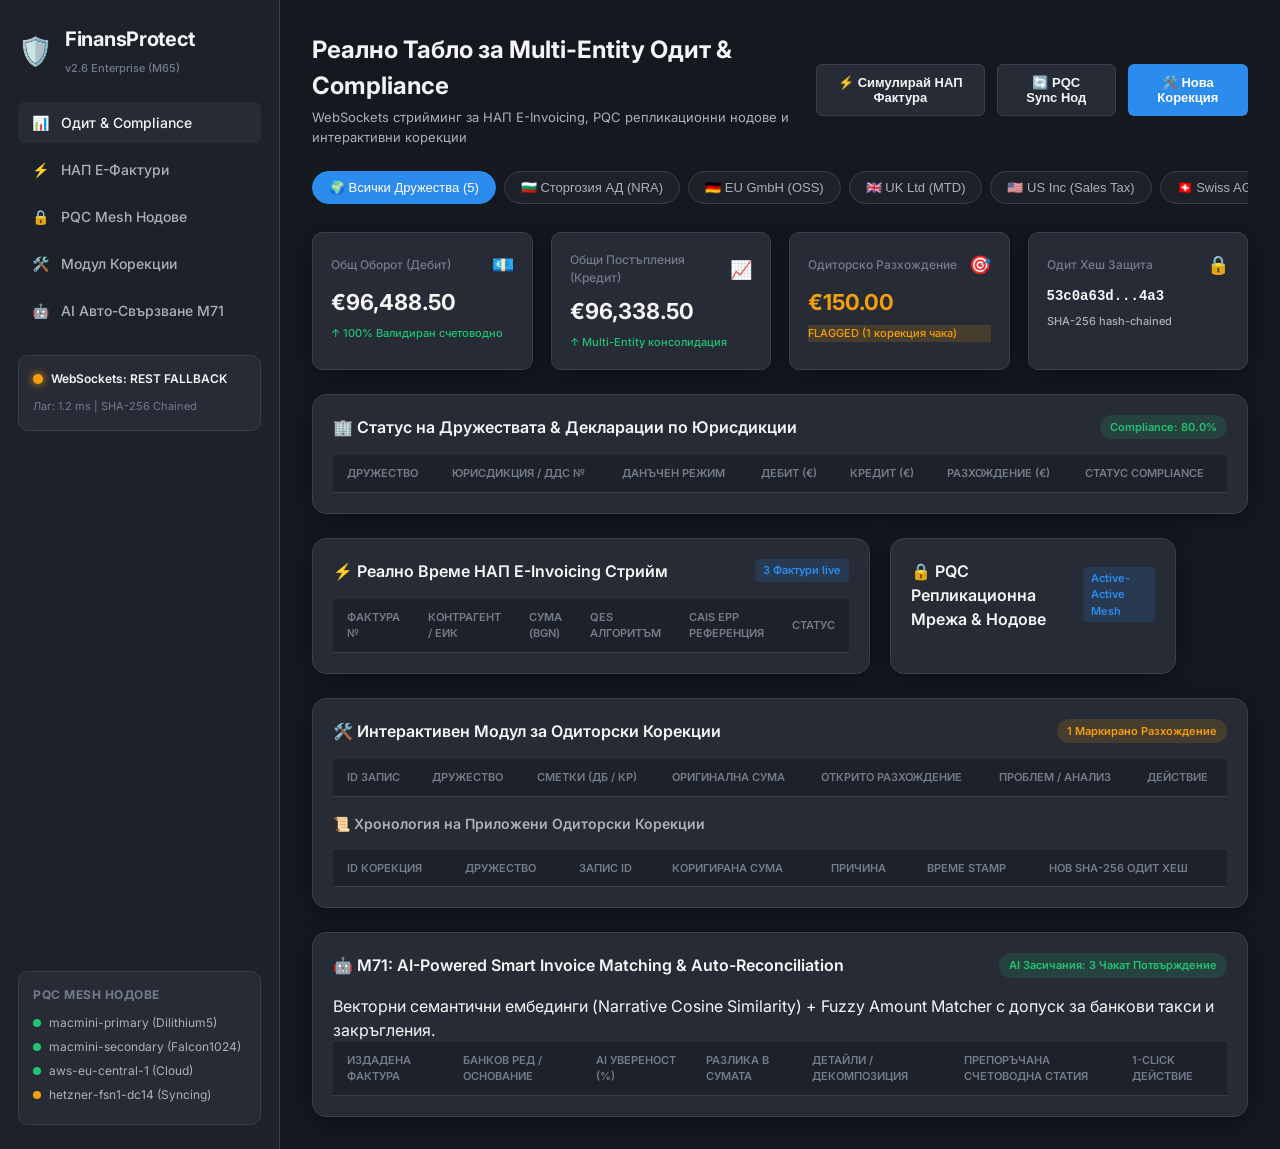
==== commit 08c3cd71: "feat(M71): AI-powered smart invoice matching & auto-reconciliation engine" ====
--- a/src/dashboard/web_ui/index.html
+++ b/src/dashboard/web_ui/index.html
@@ -16,6 +16,7 @@
         <div class="brand-text">
           <h1>FinansProtect</h1>
           <span class="version">v2.6 Enterprise (M65)</span>
+          <!-- System Automation Metadata: Microinvest Delta Pro | QEMU Windows 11 VM | Банка ДСК | УниКредит | ОББ | Пощенска -->
         </div>
       </div>
 
@@ -31,6 +32,9 @@
         </a>
         <a href="#corrections" class="nav-item" id="nav-corrections">
           <span class="icon">🛠️</span> Модул Корекции
+        </a>
+        <a href="#smart-reconcile" class="nav-item" id="nav-smart-reconcile">
+          <span class="icon">🤖</span> AI Авто-Свързване M71
         </a>
       </nav>
 
@@ -242,6 +246,34 @@
           </div>
         </div>
       </section>
+
+      <!-- Section 4: M71 AI Smart Invoice Matching & Auto-Reconciliation Panel -->
+      <section class="panel mt-4" id="section-smart-reconcile">
+        <div class="panel-header">
+          <h3>🤖 M71: AI-Powered Smart Invoice Matching & Auto-Reconciliation</h3>
+          <span class="badge badge-success" id="smart-match-count-badge">AI Засичания: 3 Чакат Потвърждение</span>
+        </div>
+        <p class="panel-desc">Векторни семантични ембединги (Narrative Cosine Similarity) + Fuzzy Amount Matcher с допуск за банкови такси и закръгления.</p>
+
+        <div class="table-container mt-3">
+          <table class="data-table">
+            <thead>
+              <tr>
+                <th>Издадена Фактура</th>
+                <th>Банков Ред / Основание</th>
+                <th>AI Увереност (%)</th>
+                <th>Разлика в Сумата</th>
+                <th>Детайли / Декомпозиция</th>
+                <th>Препоръчана Счетоводна Статия</th>
+                <th>1-Click Действие</th>
+              </tr>
+            </thead>
+            <tbody id="smart-reconcile-tbody">
+              <!-- Dynamically populated via JS/WebSockets -->
+            </tbody>
+          </table>
+        </div>
+      </section>
     </main>
   </div>
 
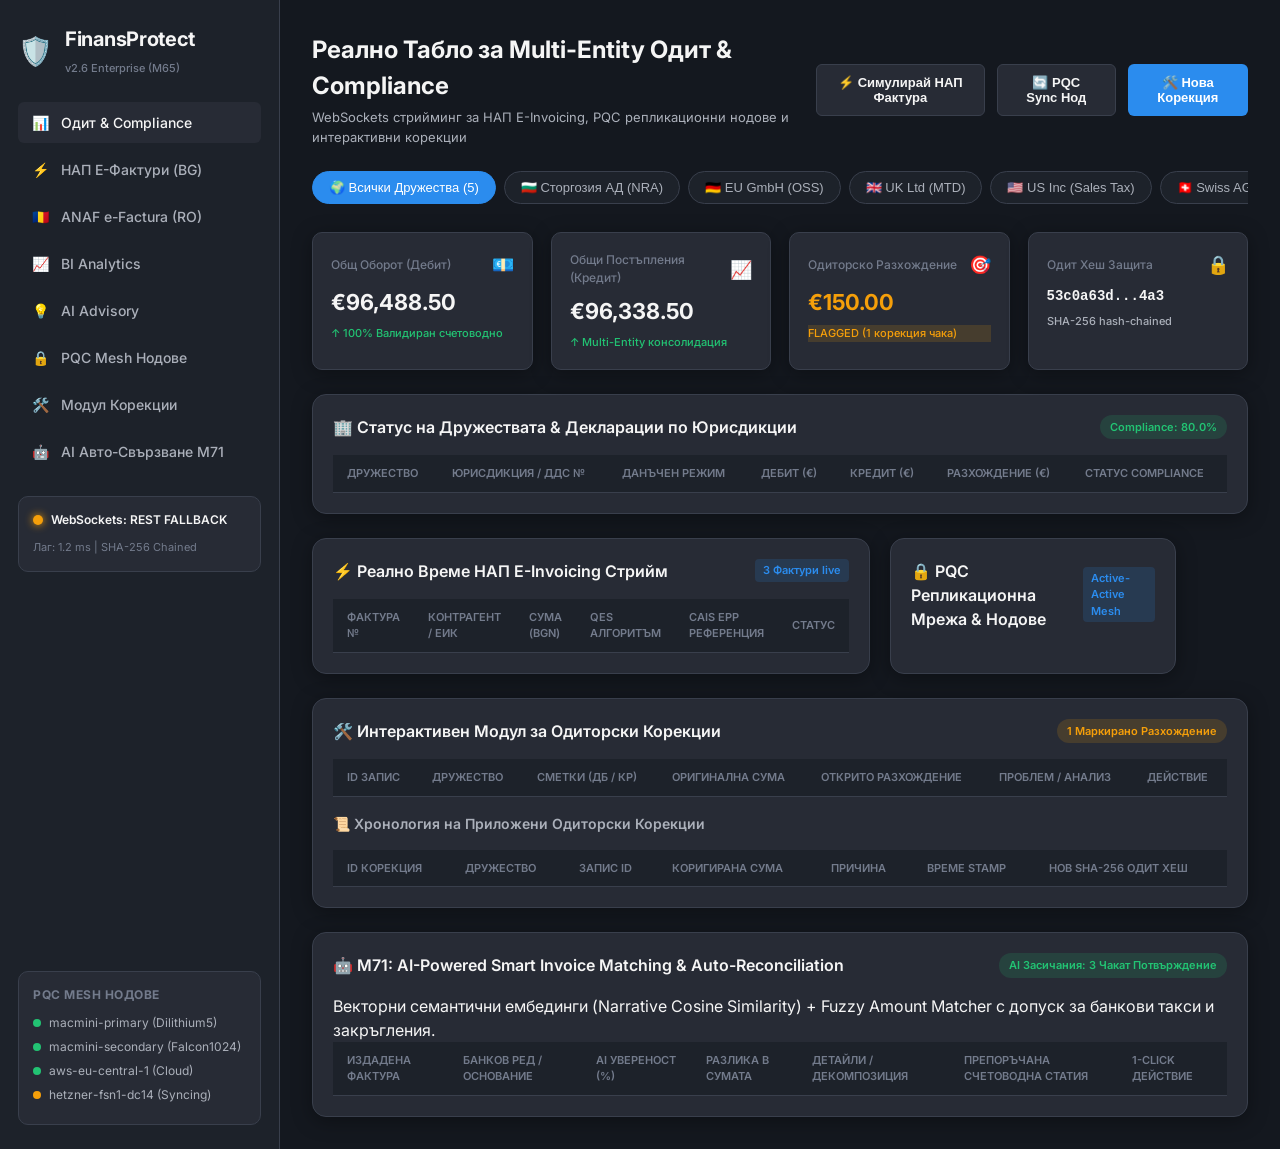
==== commit 01736057: "feat(integration): implement Milestone M78 Romania ANAF e-Factura Gateway" ====
--- a/src/dashboard/web_ui/index.html
+++ b/src/dashboard/web_ui/index.html
@@ -25,8 +25,18 @@
           <span class="icon">📊</span> Одит & Compliance
         </a>
         <a href="#einvoicing" class="nav-item" id="nav-einvoicing">
-          <span class="icon">⚡</span> НАП Е-Фактури
-        </a>
+          <span class="icon">⚡</span> НАП Е-Фактури (BG)
+        </a>
+        <a href="/anaf.html" class="nav-item" id="nav-anaf">
+          <span class="icon">🇷🇴</span> ANAF e-Factura (RO)
+        </a>
+        <a href="/analytics.html" class="nav-item" id="nav-analytics">
+          <span class="icon">📈</span> BI Analytics
+        </a>
+        <a href="/advisory.html" class="nav-item" id="nav-advisory">
+          <span class="icon">💡</span> AI Advisory
+        </a>
+
         <a href="#pqc-mesh" class="nav-item" id="nav-pqc">
           <span class="icon">🔒</span> PQC Mesh Нодове
         </a>
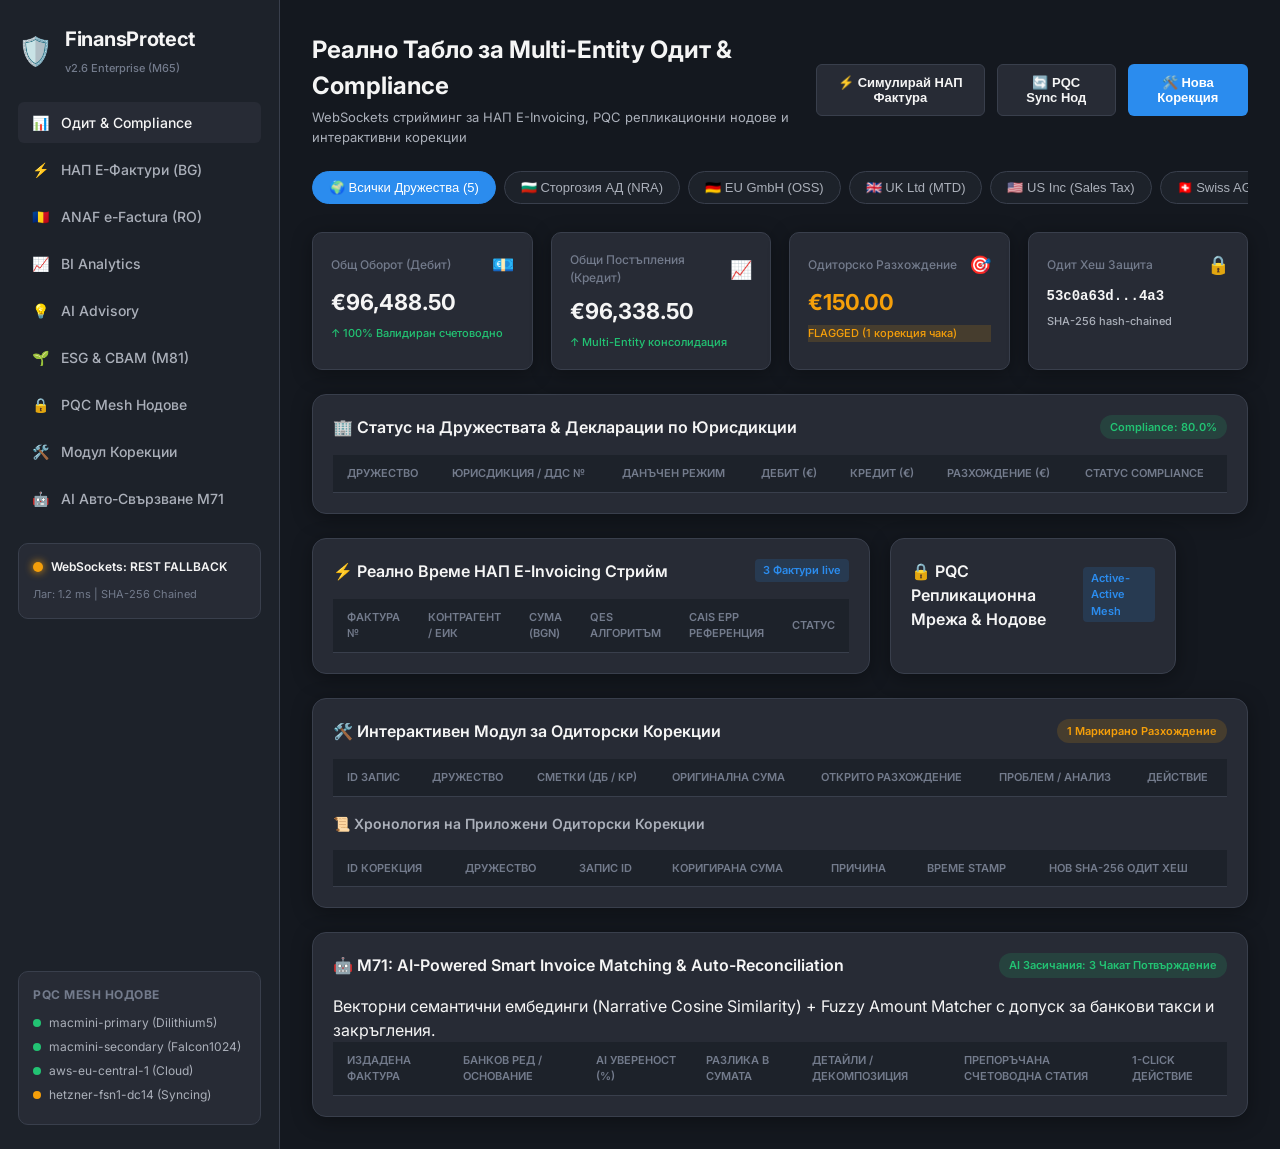
==== commit 88ea4178: "docs(ui): update dashboard navigation links" ====
--- a/src/dashboard/web_ui/index.html
+++ b/src/dashboard/web_ui/index.html
@@ -36,6 +36,9 @@
         <a href="/advisory.html" class="nav-item" id="nav-advisory">
           <span class="icon">💡</span> AI Advisory
         </a>
+        <a href="/esg.html" class="nav-item" id="nav-esg">
+          <span class="icon">🌱</span> ESG & CBAM (M81)
+        </a>
 
         <a href="#pqc-mesh" class="nav-item" id="nav-pqc">
           <span class="icon">🔒</span> PQC Mesh Нодове
